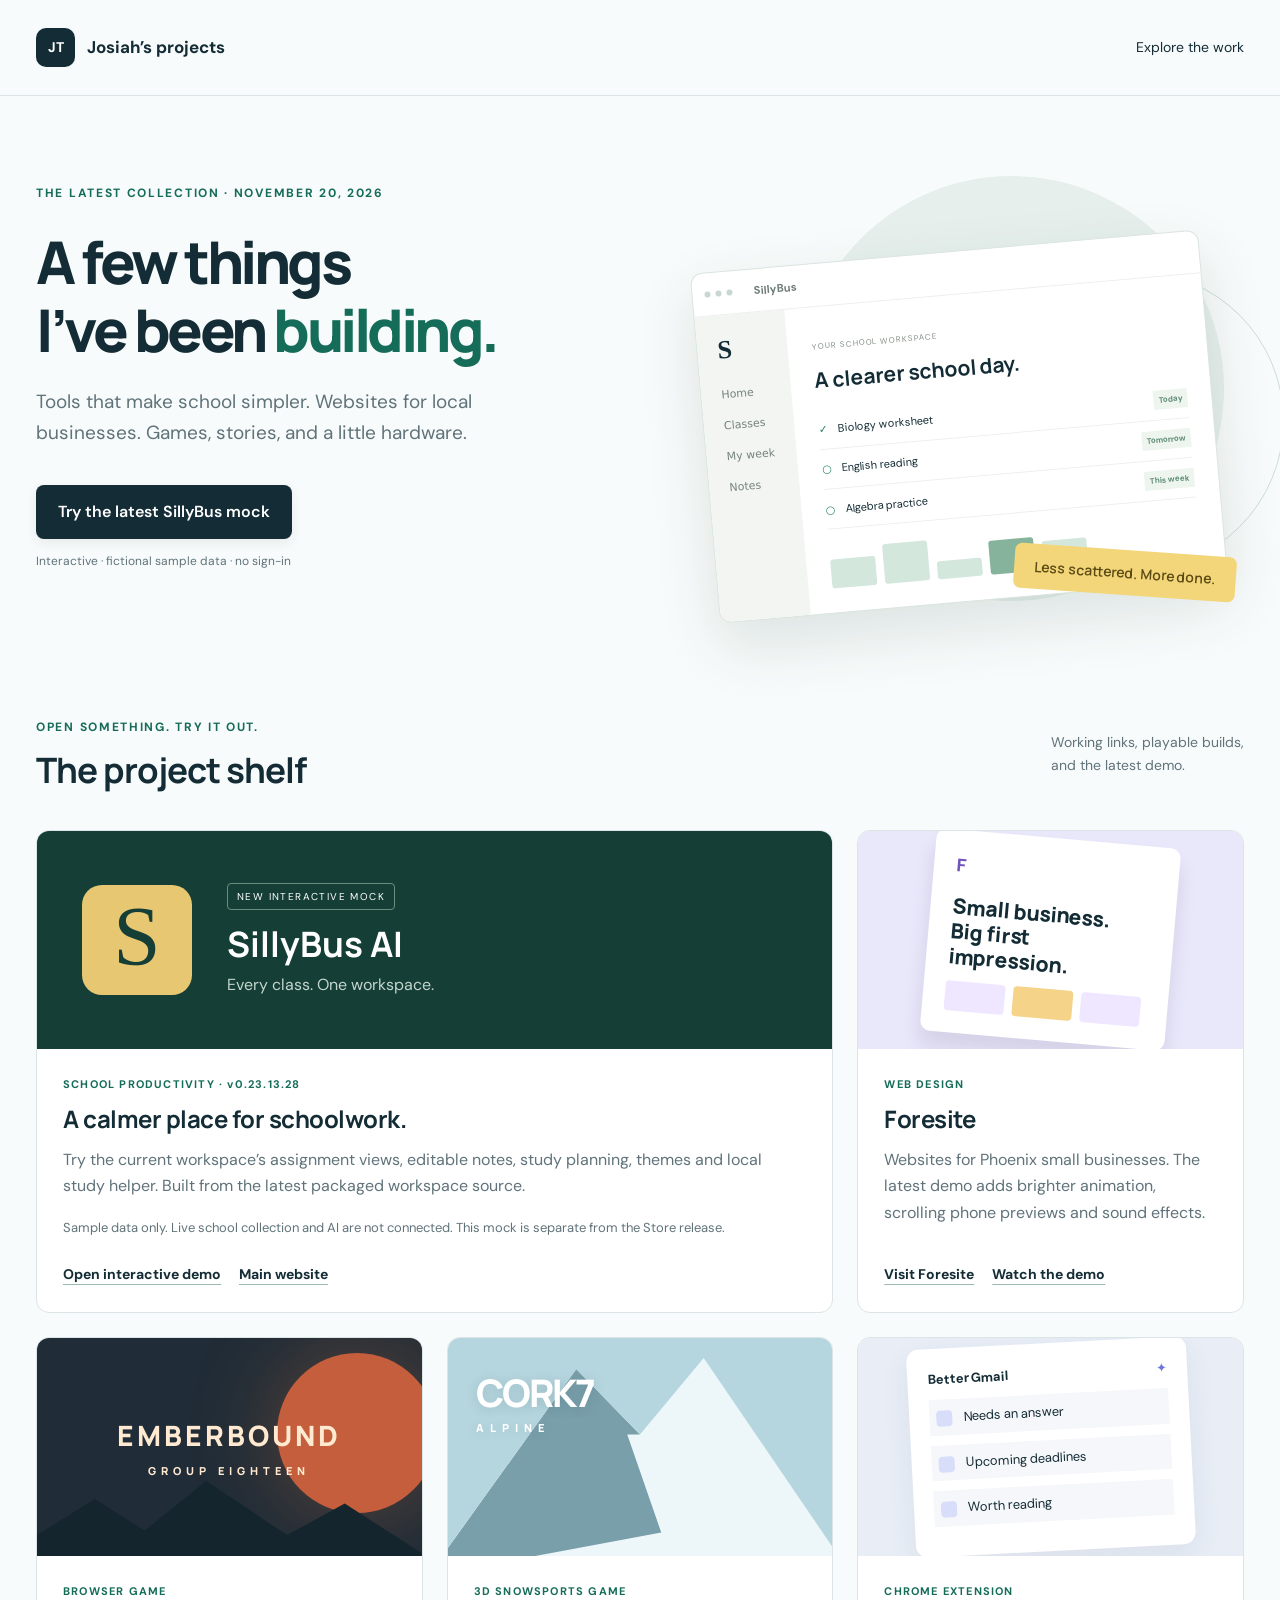
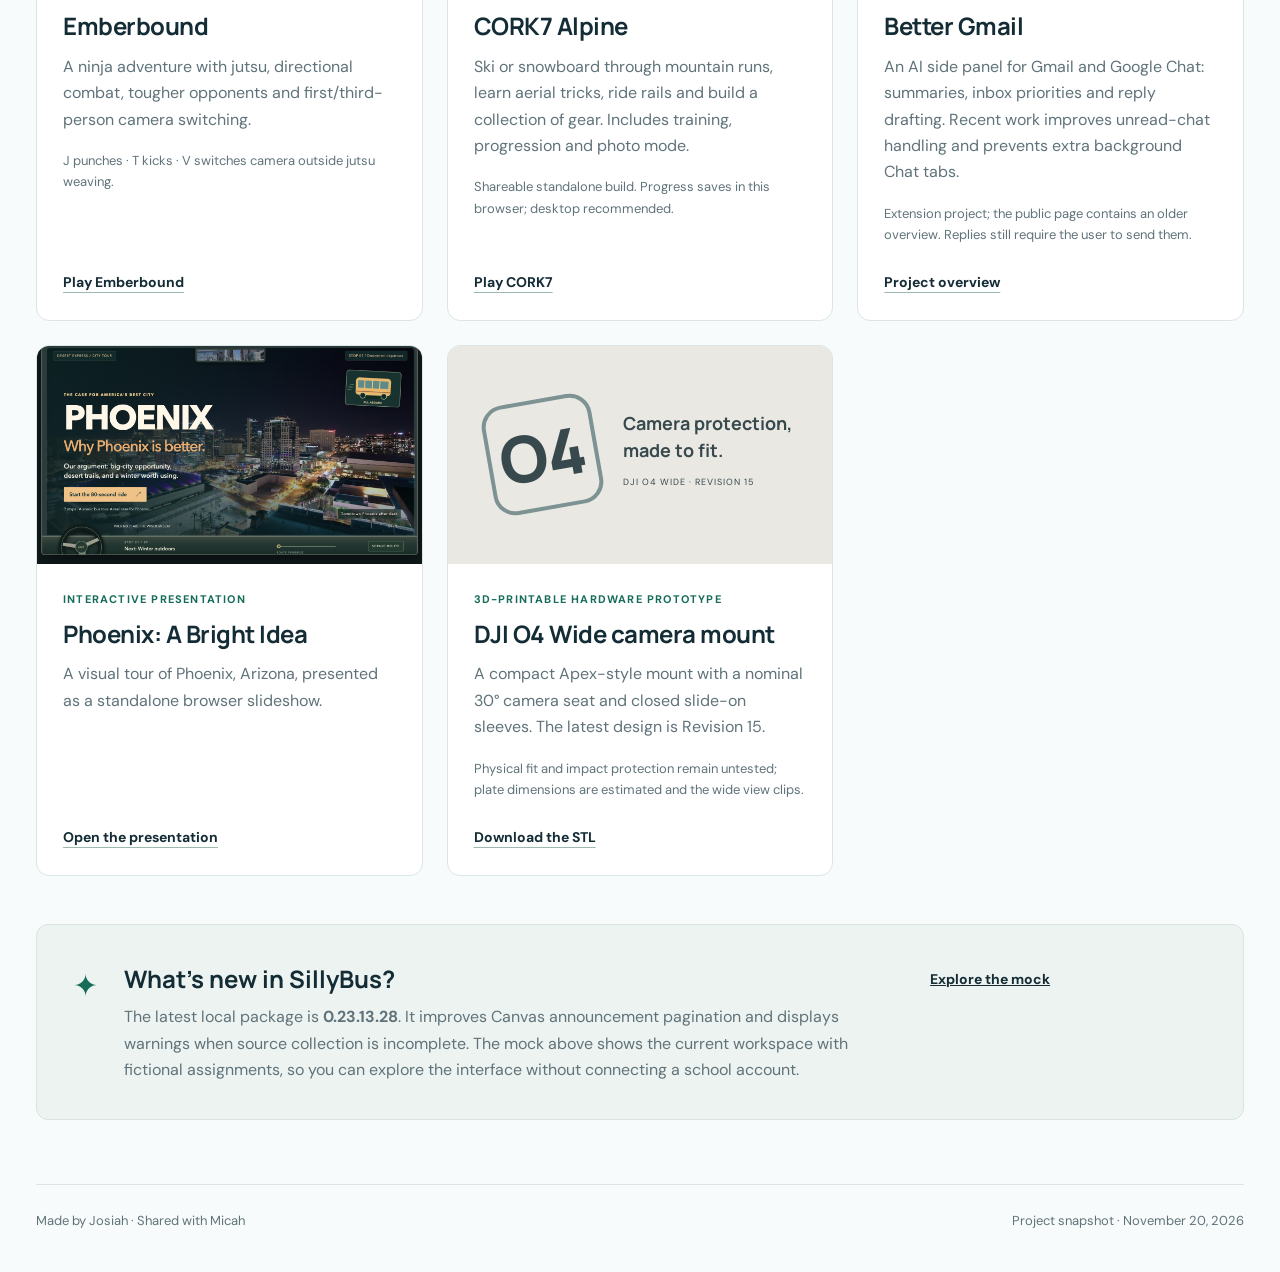
==== index.html @ 9c1b3a2d "Publish project showcase and sample SillyBus workspace" ====
<!doctype html><html lang="en"><head><meta charset="utf-8"><meta name="viewport" content="width=device-width,initial-scale=1"><title>Josiah’s latest projects · November 2026</title><meta name="description" content="Explore Josiah’s latest apps, games and designs, including an interactive SillyBus demo."><meta name="robots" content="noindex"><link rel="stylesheet" href="showcase.css"></head><body>
<header><a class="brand" href="./"><span>JT</span> Josiah’s projects</a><a href="#projects">Explore the work</a></header>
<main><section class="hero"><p class="eyebrow">THE LATEST COLLECTION · NOVEMBER 20, 2026</p><h1>A few things<br>I’ve been <em>building.</em></h1><p class="lede">Tools that make school simpler. Websites for local businesses. Games, stories, and a little hardware.</p><a class="button" href="sillybus/">Try the latest SillyBus mock</a><span class="hero-note">Interactive · fictional sample data · no sign-in</span><div class="hero-art" aria-hidden="true"><div class="orbit one"></div><div class="orbit two"></div><div class="art-window"><div class="window-top"><i></i><i></i><i></i><b>SillyBus</b></div><div class="window-body"><div class="mini-rail">S<br><span>Home<br>Classes<br>My week<br>Notes</span></div><div class="mini-main"><small>YOUR SCHOOL WORKSPACE</small><h3>A clearer school day.</h3><div class="mini-task"><i>✓</i> Biology worksheet <b>Today</b></div><div class="mini-task"><i>○</i> English reading <b>Tomorrow</b></div><div class="mini-task"><i>○</i> Algebra practice <b>This week</b></div><div class="mini-chart"><span></span><span></span><span></span><span></span><span></span></div></div></div></div><div class="art-label">Less scattered. More done.</div></div></section>
<section id="projects"><div class="section-heading"><div><p class="eyebrow">OPEN SOMETHING. TRY IT OUT.</p><h2>The project shelf</h2></div><p>Working links, playable builds,<br>and the latest demo.</p></div>
<div class="grid">
<article class="card featured"><div class="card-art silly"><span class="large-s">S</span><div><span class="pill">NEW INTERACTIVE MOCK</span><h3>SillyBus AI</h3><p>Every class. One workspace.</p></div></div><div class="card-body"><p class="category">SCHOOL PRODUCTIVITY · v0.23.13.28</p><h3>A calmer place for schoolwork.</h3><p>Try the current workspace’s assignment views, editable notes, study planning, themes and local study helper. Built from the latest packaged workspace source.</p><p class="fine">Sample data only. Live school collection and AI are not connected. This mock is separate from the Store release.</p><div class="links"><a href="sillybus/">Open interactive demo</a><a href="https://sillybusai.com">Main website</a></div></div></article>
<article class="card"><div class="card-art foresite"><div class="web-layout"><i>F</i><strong>Small business.<br>Big first impression.</strong><div><b></b><b></b><b></b></div></div></div><div class="card-body"><p class="category">WEB DESIGN</p><h3>Foresite</h3><p>Websites for Phoenix small businesses. The latest demo adds brighter animation, scrolling phone previews and sound effects.</p><div class="links"><a href="https://foresite-roan.vercel.app/">Visit Foresite</a><a href="https://foresite-roan.vercel.app/demo/">Watch the demo</a></div></div></article>
<article class="card"><div class="card-art ember"><span class="ember-sun"></span><strong>EMBERBOUND<span>GROUP EIGHTEEN</span></strong></div><div class="card-body"><p class="category">BROWSER GAME</p><h3>Emberbound</h3><p>A ninja adventure with jutsu, directional combat, tougher opponents and first/third-person camera switching.</p><p class="fine">J punches · T kicks · V switches camera outside jutsu weaving.</p><div class="links"><a href="https://group-eighteen-shinobi.josiahetucker.chatgpt.site/">Play Emberbound</a></div></div></article>
<article class="card"><div class="card-art snow"><div class="mountain"></div><strong>CORK7<span>ALPINE</span></strong></div><div class="card-body"><p class="category">3D SNOWSPORTS GAME</p><h3>CORK7 Alpine</h3><p>Ski or snowboard through mountain runs, learn aerial tricks, ride rails and build a collection of gear. Includes training, progression and photo mode.</p><p class="fine">Shareable standalone build. Progress saves in this browser; desktop recommended.</p><div class="links"><a href="cork7/">Play CORK7</a></div></div></article>
<article class="card"><div class="card-art mail"><div class="mail-window"><b>Better Gmail <span>✦</span></b><p><i></i> Needs an answer</p><p><i></i> Upcoming deadlines</p><p><i></i> Worth reading</p></div></div><div class="card-body"><p class="category">CHROME EXTENSION</p><h3>Better Gmail</h3><p>An AI side panel for Gmail and Google Chat: summaries, inbox priorities and reply drafting. Recent work improves unread-chat handling and prevents extra background Chat tabs.</p><p class="fine">Extension project; the public page contains an older overview. Replies still require the user to send them.</p><div class="links"><a href="better-gmail.html">Project overview</a></div></div></article>
<article class="card"><div class="card-art phoenix"><img src="assets/phoenix.png" alt="Preview of the Phoenix city presentation" loading="lazy"></div><div class="card-body"><p class="category">INTERACTIVE PRESENTATION</p><h3>Phoenix: A Bright Idea</h3><p>A visual tour of Phoenix, Arizona, presented as a standalone browser slideshow.</p><div class="links"><a href="phoenix/">Open the presentation</a></div></div></article>
<article class="card"><div class="card-art hardware"><span>O4</span><div><strong>Camera protection,<br>made to fit.</strong><p>DJI O4 WIDE · REVISION 15</p></div></div><div class="card-body"><p class="category">3D-PRINTABLE HARDWARE PROTOTYPE</p><h3>DJI O4 Wide camera mount</h3><p>A compact Apex-style mount with a nominal 30° camera seat and closed slide-on sleeves. The latest design is Revision 15.</p><p class="fine">Physical fit and impact protection remain untested; plate dimensions are estimated and the wide view clips.</p><div class="links"><a href="assets/O4-Wide-R15.stl" download>Download the STL</a></div></div></article>
</div></section>
<section class="release"><span>✦</span><div><h2>What’s new in SillyBus?</h2><p>The latest local package is <b>0.23.13.28</b>. It improves Canvas announcement pagination and displays warnings when source collection is incomplete. The mock above shows the current workspace with fictional assignments, so you can explore the interface without connecting a school account.</p></div><a href="sillybus/">Explore the mock</a></section>
</main><footer><span>Made by Josiah · Shared with Micah</span><span>Project snapshot · November 20, 2026</span></footer></body></html>
---- showcase.css ----
@import url('https://fonts.googleapis.com/css2?family=DM+Sans:wght@400;500;600;700&family=Manrope:wght@400;600;700;800&display=swap');
:root{--ink:#142c35;--muted:#60737a;--green:#156c58;--line:#dce5e5;--paper:#f8fbfb}*{box-sizing:border-box}html{scroll-behavior:smooth}body{margin:0;background:var(--paper);color:var(--ink);font:16px/1.65 'DM Sans',system-ui,sans-serif}a{color:inherit}header{max-width:1320px;margin:auto;display:flex;justify-content:space-between;align-items:center;padding:28px 36px;border-bottom:1px solid var(--line)}header>a{text-decoration:none;font-size:14px}.brand{display:flex;gap:12px;align-items:center;font-size:17px;font-weight:700}.brand>span{display:grid;place-items:center;background:var(--ink);color:#fff;border-radius:10px;width:39px;height:39px;font-size:14px}main{max-width:1248px;margin:auto}.hero{position:relative;padding:76px 0 88px;min-height:610px;isolation:isolate}.eyebrow{font-size:12px;font-weight:700;letter-spacing:1.7px;color:var(--green)}h1,h2,h3{font-family:Manrope,system-ui,sans-serif;line-height:1.15}h1{font-size:clamp(42px,4.6vw,67px);letter-spacing:-3.5px;margin:24px 0;font-weight:800}h1 em{font-style:normal;color:var(--green)}.lede{font-size:19px;line-height:1.6;max-width:470px;color:var(--muted)}.button{display:inline-block;padding:14px 22px;border-radius:8px;background:var(--ink);color:#fff;text-decoration:none;font-weight:600;margin-top:18px;box-shadow:0 4px 12px #142c3515}.button:hover{background:var(--green)}.hero-note{display:block;font-size:12px;color:var(--muted);margin-top:13px}.hero-art{position:absolute;right:0;top:65px;width:550px;height:450px;z-index:-1}.orbit{position:absolute;border-radius:50%;background:#e6efec}.one{width:425px;height:425px;right:20px;top:15px}.two{width:300px;height:300px;right:-40px;top:110px;background:transparent;border:1px solid #cbddd6}.art-window{position:absolute;top:90px;left:10px;width:510px;border-radius:12px;overflow:hidden;background:#fff;box-shadow:0 24px 60px #153d3220;transform:rotate(-5deg);border:1px solid #dae5df}.window-top{padding:12px;display:flex;align-items:center;gap:5px;border-bottom:1px solid #eee;font-size:11px;color:#6d7b76}.window-top i{width:6px;height:6px;border-radius:100%;background:#c8d8d1}.window-top b{margin-left:16px}.window-body{display:flex}.mini-rail{width:90px;background:#f2f5f1;padding:20px;font:700 26px Georgia}.mini-rail span{display:block;font:11px/2.8 system-ui;margin-top:15px;color:#76847a}.mini-main{padding:24px;flex:1}.mini-main>small{font-size:8px;letter-spacing:1px;color:#859087}.mini-main h3{font-size:21px;margin:10px 0 18px}.mini-task{display:flex;gap:10px;align-items:center;font-size:11px;padding:10px 0;border-bottom:1px solid #edf0ee}.mini-task i{font-style:normal;color:#298267}.mini-task b{font-size:8px;color:#5e8d75;background:#edf5ee;padding:3px 5px;margin-left:auto}.mini-chart{display:flex;gap:8px;height:45px;align-items:end;margin-top:14px}.mini-chart span{height:65%;width:45px;border-radius:3px;background:#d4e7dd}.mini-chart span:nth-child(2){height:90%}.mini-chart span:nth-child(3){height:40%}.mini-chart span:nth-child(4){height:75%;background:#85b39c}.art-label{position:absolute;right:8px;bottom:16px;padding:13px 20px;background:#f3d679;color:#5b4a14;border-radius:7px;font:600 14px Manrope;transform:rotate(4deg)}.section-heading{display:flex;justify-content:space-between;align-items:center;padding-bottom:28px}.section-heading h2{font-size:35px;letter-spacing:-1px;margin:12px 0}.section-heading>p{font-size:14px;color:var(--muted)}.grid{display:grid;grid-template-columns:repeat(3,1fr);gap:24px}.card{background:white;border:1px solid var(--line);border-radius:13px;overflow:hidden;display:flex;flex-direction:column;transition:transform .2s}.card:hover{transform:translateY(-3px)}.featured{grid-column:span 2}.card-art{height:218px;position:relative;overflow:hidden;display:flex;align-items:center;justify-content:center}.card-body{padding:26px;display:flex;flex-direction:column;flex:1}.category{font-size:11px;color:var(--green);letter-spacing:1.2px;font-weight:700;margin:0 0 12px}.card-body h3{font-size:24px;letter-spacing:-.5px;margin:0 0 14px}.card-body>p:not(.category){color:var(--muted);font-size:16px;margin:0 0 17px}.card-body .fine{font-size:13px!important}.links{display:flex;gap:18px;flex-wrap:wrap;margin-top:auto;padding-top:8px}.links a{font-size:14px;font-weight:700;text-decoration:underline;text-decoration-color:#9cb9ae;text-underline-offset:5px}.silly{background:#153f36;color:#fff;justify-content:start;padding:45px;gap:35px}.large-s{font:85px/1 Georgia;background:#e8c772;color:#153f36;border-radius:20px;width:110px;height:110px;text-align:center;padding-top:9px}.silly h3{font-size:35px;margin:16px 0 8px}.silly p{font-size:16px;margin:0;color:#c3d5ce}.pill{border:1px solid #688e7c;padding:6px 9px;border-radius:4px;font-size:10px;letter-spacing:1.4px}.foresite{background:#e9e7fa}.web-layout{transform:rotate(5deg);background:#fff;border-radius:10px;width:245px;padding:22px;box-shadow:0 15px 20px #2a17431a}.web-layout i{display:block;font-style:normal;font-weight:800;font-size:18px;color:#7153bc}.web-layout strong{display:block;font:800 21px/1.2 Manrope;margin:12px 0}.web-layout>div{display:flex;gap:8px}.web-layout b{width:60px;height:30px;background:#eee7ff;border-radius:4px}.web-layout b:nth-child(2){background:#f5d389}.ember{background:#202c37;color:#ffe9d0}.ember strong{z-index:1;letter-spacing:3px;text-align:center;font:800 28px Manrope}.ember strong span{display:block;font-size:11px;letter-spacing:5px;margin-top:9px}.ember-sun{position:absolute;width:160px;height:160px;right:-15px;top:15px;background:#c55e3c;border-radius:100%;box-shadow:0 0 90px #dc783f55}.ember:after{content:'';position:absolute;bottom:-15px;left:0;width:100%;height:90px;background:#14252d;clip-path:polygon(0 100%,0 60%,15% 20%,28% 55%,44% 0,65% 60%,80% 25%,100% 80%,100% 100%)}.snow{background:#b6d6df;color:#fff}.snow strong{position:absolute;left:28px;top:28px;font:800 38px Manrope;letter-spacing:-2px;text-shadow:0 2px 12px #2c566133}.snow strong span{display:block;font-size:11px;letter-spacing:6px;margin-top:2px}.mountain{position:absolute;inset:20px -20px -20px;background:#edf6f8;clip-path:polygon(0 100%,35% 5%,50% 35%,65% 0,100% 100%)}.mountain:after{content:'';position:absolute;inset:0;background:#799fab;clip-path:polygon(35% 5%,50% 35%,47% 35%,55% 80%,0 100%)}.mail{background:#e8edf6}.mail-window{width:280px;border-radius:12px;padding:20px;background:#fff;box-shadow:0 10px 30px #2b405b12;transform:rotate(-3deg);font-size:13px}.mail-window b{display:flex;justify-content:space-between}.mail-window b span{color:#6e75dc}.mail-window p{margin:10px 0;padding:7px;background:#f6f7fb}.mail-window i{display:inline-block;background:#d8defa;width:16px;height:16px;border-radius:4px;margin-right:8px;vertical-align:middle}.phoenix{background:#264a62}.phoenix img{width:100%;height:100%;object-fit:cover}.hardware{background:#e9e8e3;color:#38494d;gap:25px}.hardware>span{font:800 64px Manrope;border:4px solid #7d9293;border-radius:22px;padding:8px;transform:rotate(-10deg)}.hardware strong{font:700 18px/1.4 Manrope}.hardware p{font-size:9px;letter-spacing:1px}.release{display:flex;align-items:start;gap:26px;padding:36px;margin:48px 0 64px;background:#edf3f0;border:1px solid #d7e5dd;border-radius:12px}.release>span{font-size:30px;color:var(--green)}.release h2{font-size:24px;margin:4px 0 12px}.release p{margin:0;color:var(--muted);max-width:780px}.release>a{white-space:nowrap;font-size:14px;font-weight:700;margin-top:7px}footer{max-width:1248px;border-top:1px solid var(--line);margin:auto;padding:25px 0 40px;display:flex;justify-content:space-between;font-size:13px;color:var(--muted)}@media(max-width:1350px){main,footer{margin-left:36px;margin-right:36px}}@media(max-width:1100px){.hero-art{width:450px;transform:scale(.8);transform-origin:right center;right:-15px}.hero h1{font-size:55px}.lede{max-width:420px}.grid{grid-template-columns:1fr 1fr}.featured{grid-column:span 2}}@media(max-width:760px){header{padding:20px}.hero{padding:40px 0 360px;min-height:0}.hero-art{width:550px;transform:scale(.65);top:auto;bottom:-35px;right:50%;margin-right:-180px;transform-origin:right bottom}.hero h1{font-size:46px;letter-spacing:-2px}.lede{font-size:17px}.grid{grid-template-columns:1fr}.featured{grid-column:span 1}main,footer{margin-left:20px;margin-right:20px}.section-heading>p{display:none}.silly{padding:25px;gap:23px}.silly h3{font-size:28px}.large-s{font-size:65px;width:85px;height:85px}.release{padding:24px;flex-wrap:wrap;gap:12px}.release>span{display:none}footer{flex-direction:column;gap:8px}.card-body{padding:23px}.hero-note{font-size:11px}}
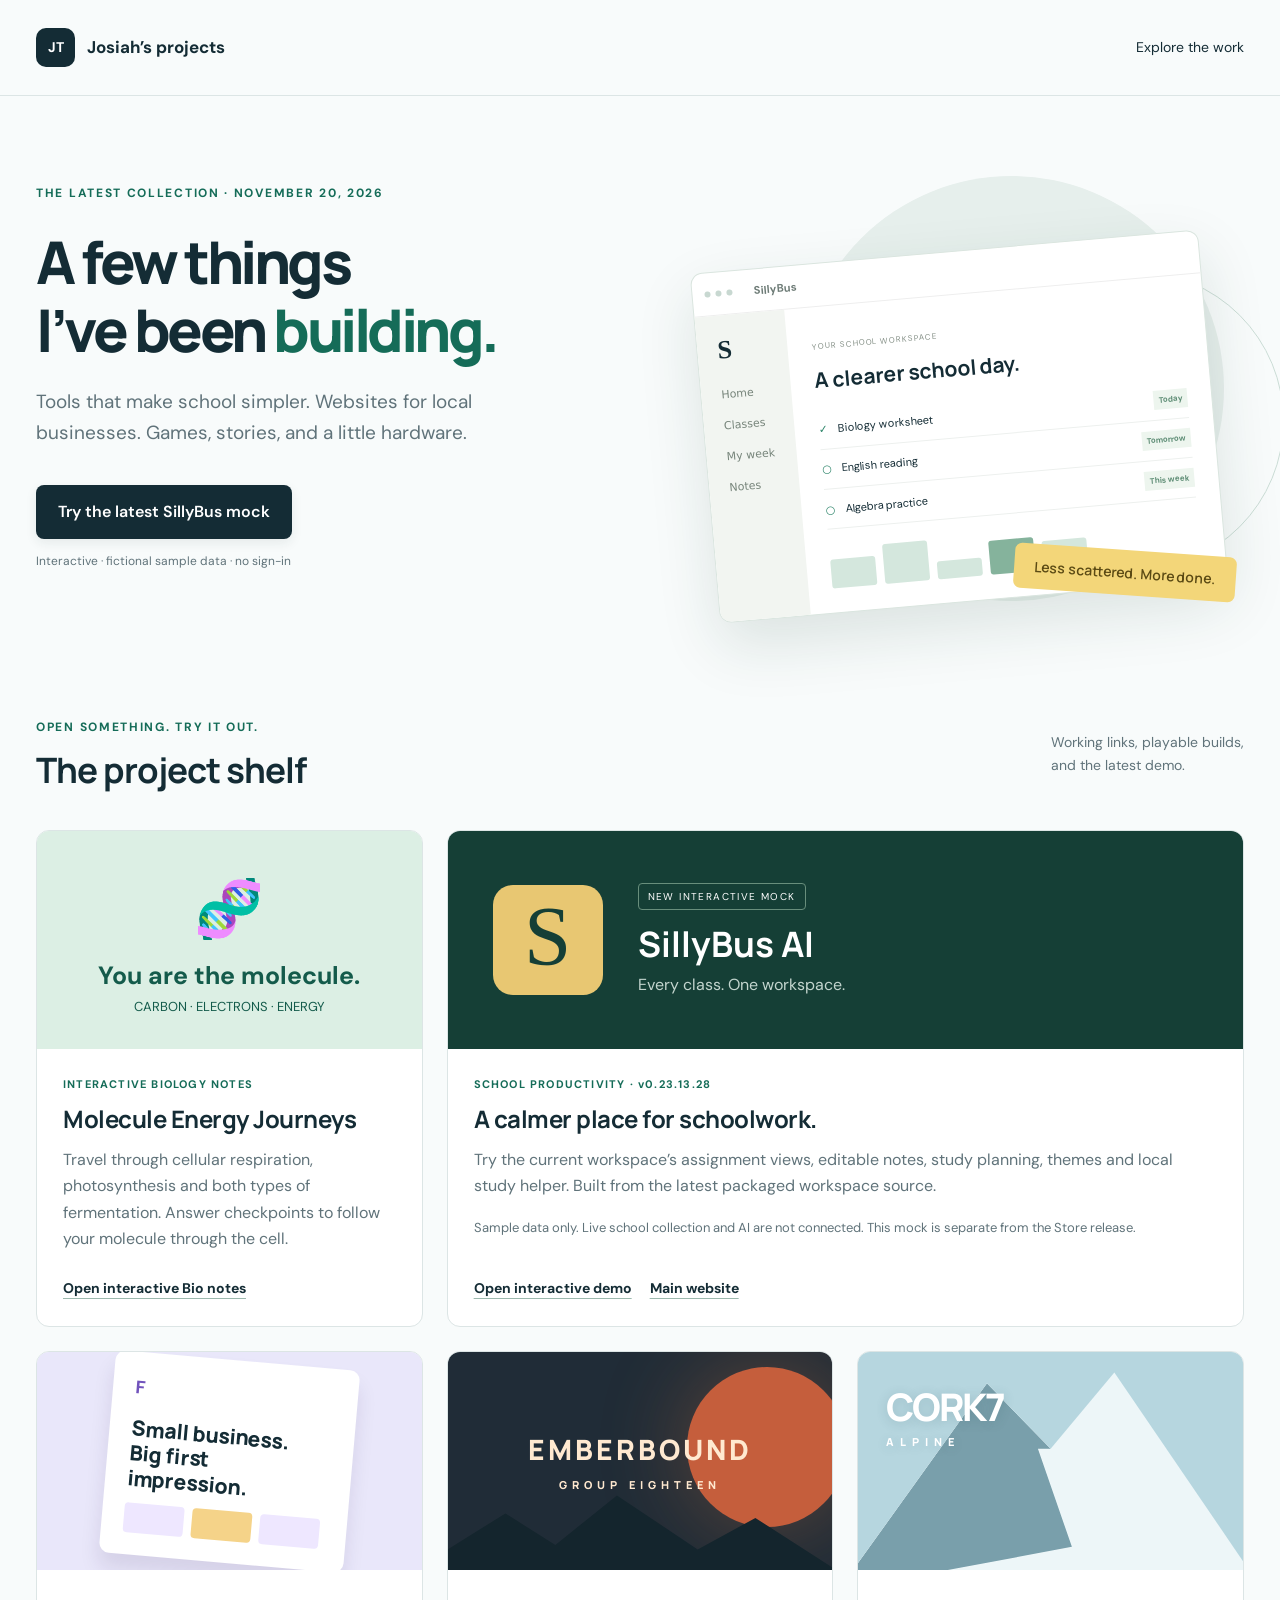
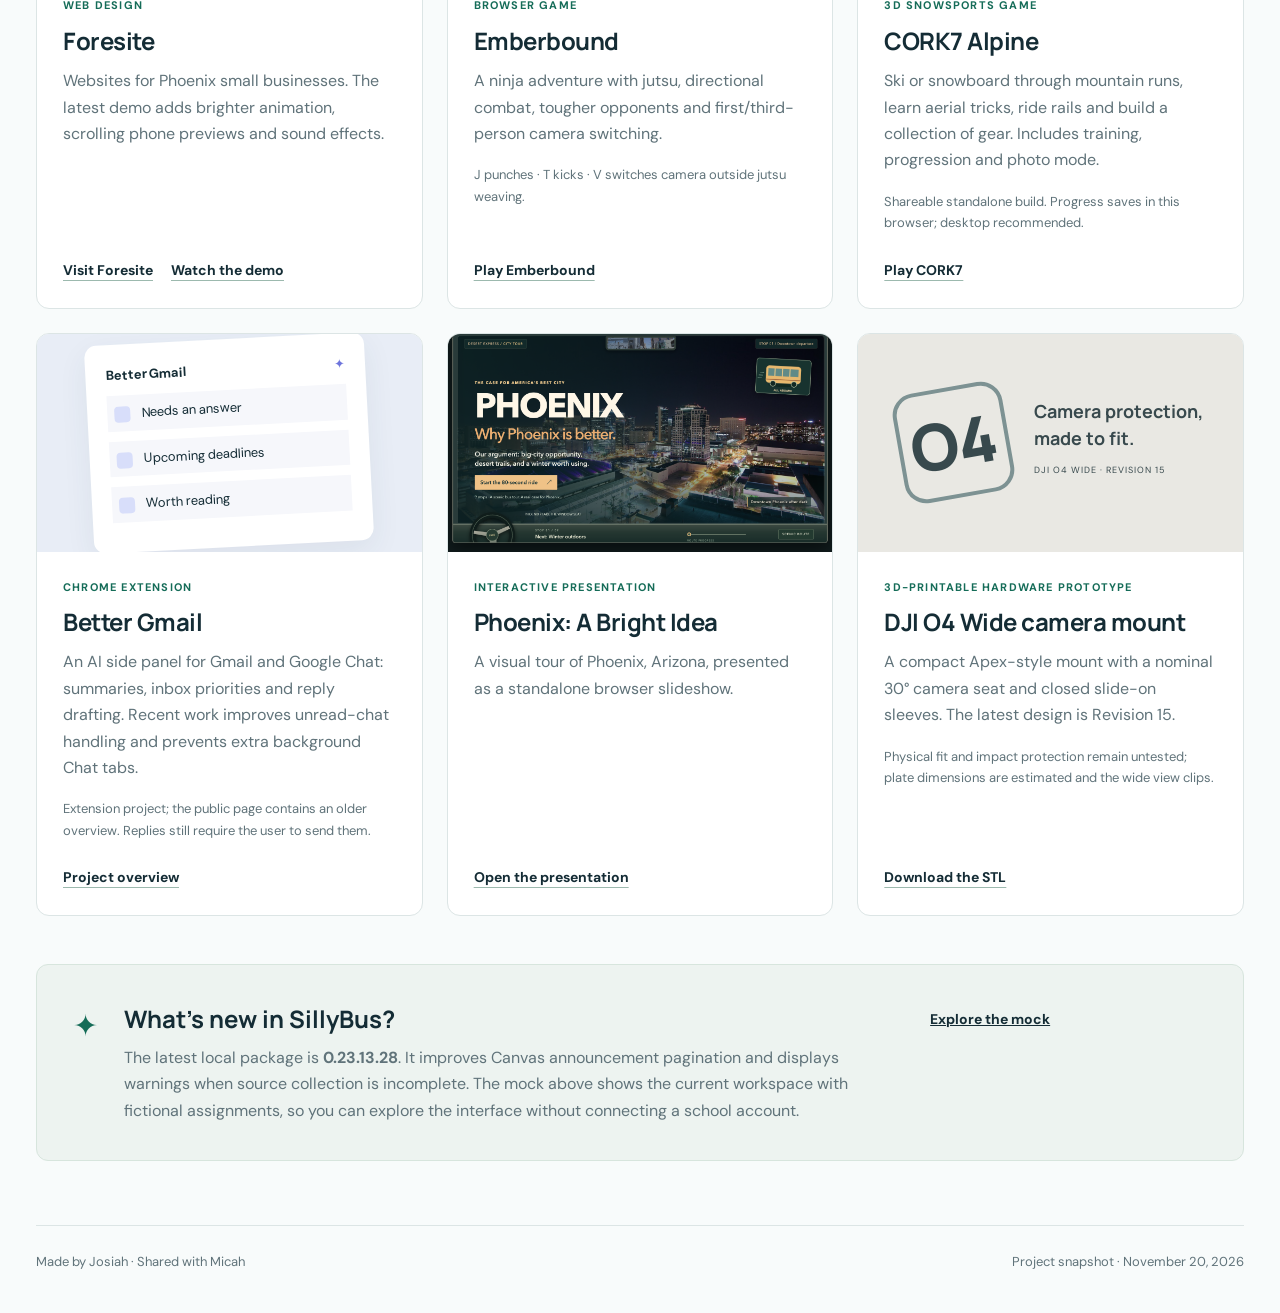
==== commit d262c039: "Add interactive biology molecule journeys" ====
--- a/index.html
+++ b/index.html
@@ -3,6 +3,8 @@
 <main><section class="hero"><p class="eyebrow">THE LATEST COLLECTION · NOVEMBER 20, 2026</p><h1>A few things<br>I’ve been <em>building.</em></h1><p class="lede">Tools that make school simpler. Websites for local businesses. Games, stories, and a little hardware.</p><a class="button" href="sillybus/">Try the latest SillyBus mock</a><span class="hero-note">Interactive · fictional sample data · no sign-in</span><div class="hero-art" aria-hidden="true"><div class="orbit one"></div><div class="orbit two"></div><div class="art-window"><div class="window-top"><i></i><i></i><i></i><b>SillyBus</b></div><div class="window-body"><div class="mini-rail">S<br><span>Home<br>Classes<br>My week<br>Notes</span></div><div class="mini-main"><small>YOUR SCHOOL WORKSPACE</small><h3>A clearer school day.</h3><div class="mini-task"><i>✓</i> Biology worksheet <b>Today</b></div><div class="mini-task"><i>○</i> English reading <b>Tomorrow</b></div><div class="mini-task"><i>○</i> Algebra practice <b>This week</b></div><div class="mini-chart"><span></span><span></span><span></span><span></span><span></span></div></div></div></div><div class="art-label">Less scattered. More done.</div></div></section>
 <section id="projects"><div class="section-heading"><div><p class="eyebrow">OPEN SOMETHING. TRY IT OUT.</p><h2>The project shelf</h2></div><p>Working links, playable builds,<br>and the latest demo.</p></div>
 <div class="grid">
+<article class="card"><div class="card-art" style="background:#dcefe4;color:#145b4b;flex-direction:column"><span style="font-size:56px">🧬</span><strong style="font-size:25px">You are the molecule.</strong><span style="font-size:13px">CARBON · ELECTRONS · ENERGY</span></div><div class="card-body"><p class="category">INTERACTIVE BIOLOGY NOTES</p><h3>Molecule Energy Journeys</h3><p>Travel through cellular respiration, photosynthesis and both types of fermentation. Answer checkpoints to follow your molecule through the cell.</p><div class="links"><a href="biology/">Open interactive Bio notes</a></div></div></article>
+
 <article class="card featured"><div class="card-art silly"><span class="large-s">S</span><div><span class="pill">NEW INTERACTIVE MOCK</span><h3>SillyBus AI</h3><p>Every class. One workspace.</p></div></div><div class="card-body"><p class="category">SCHOOL PRODUCTIVITY · v0.23.13.28</p><h3>A calmer place for schoolwork.</h3><p>Try the current workspace’s assignment views, editable notes, study planning, themes and local study helper. Built from the latest packaged workspace source.</p><p class="fine">Sample data only. Live school collection and AI are not connected. This mock is separate from the Store release.</p><div class="links"><a href="sillybus/">Open interactive demo</a><a href="https://sillybusai.com">Main website</a></div></div></article>
 <article class="card"><div class="card-art foresite"><div class="web-layout"><i>F</i><strong>Small business.<br>Big first impression.</strong><div><b></b><b></b><b></b></div></div></div><div class="card-body"><p class="category">WEB DESIGN</p><h3>Foresite</h3><p>Websites for Phoenix small businesses. The latest demo adds brighter animation, scrolling phone previews and sound effects.</p><div class="links"><a href="https://foresite-roan.vercel.app/">Visit Foresite</a><a href="https://foresite-roan.vercel.app/demo/">Watch the demo</a></div></div></article>
 <article class="card"><div class="card-art ember"><span class="ember-sun"></span><strong>EMBERBOUND<span>GROUP EIGHTEEN</span></strong></div><div class="card-body"><p class="category">BROWSER GAME</p><h3>Emberbound</h3><p>A ninja adventure with jutsu, directional combat, tougher opponents and first/third-person camera switching.</p><p class="fine">J punches · T kicks · V switches camera outside jutsu weaving.</p><div class="links"><a href="https://group-eighteen-shinobi.josiahetucker.chatgpt.site/">Play Emberbound</a></div></div></article>
